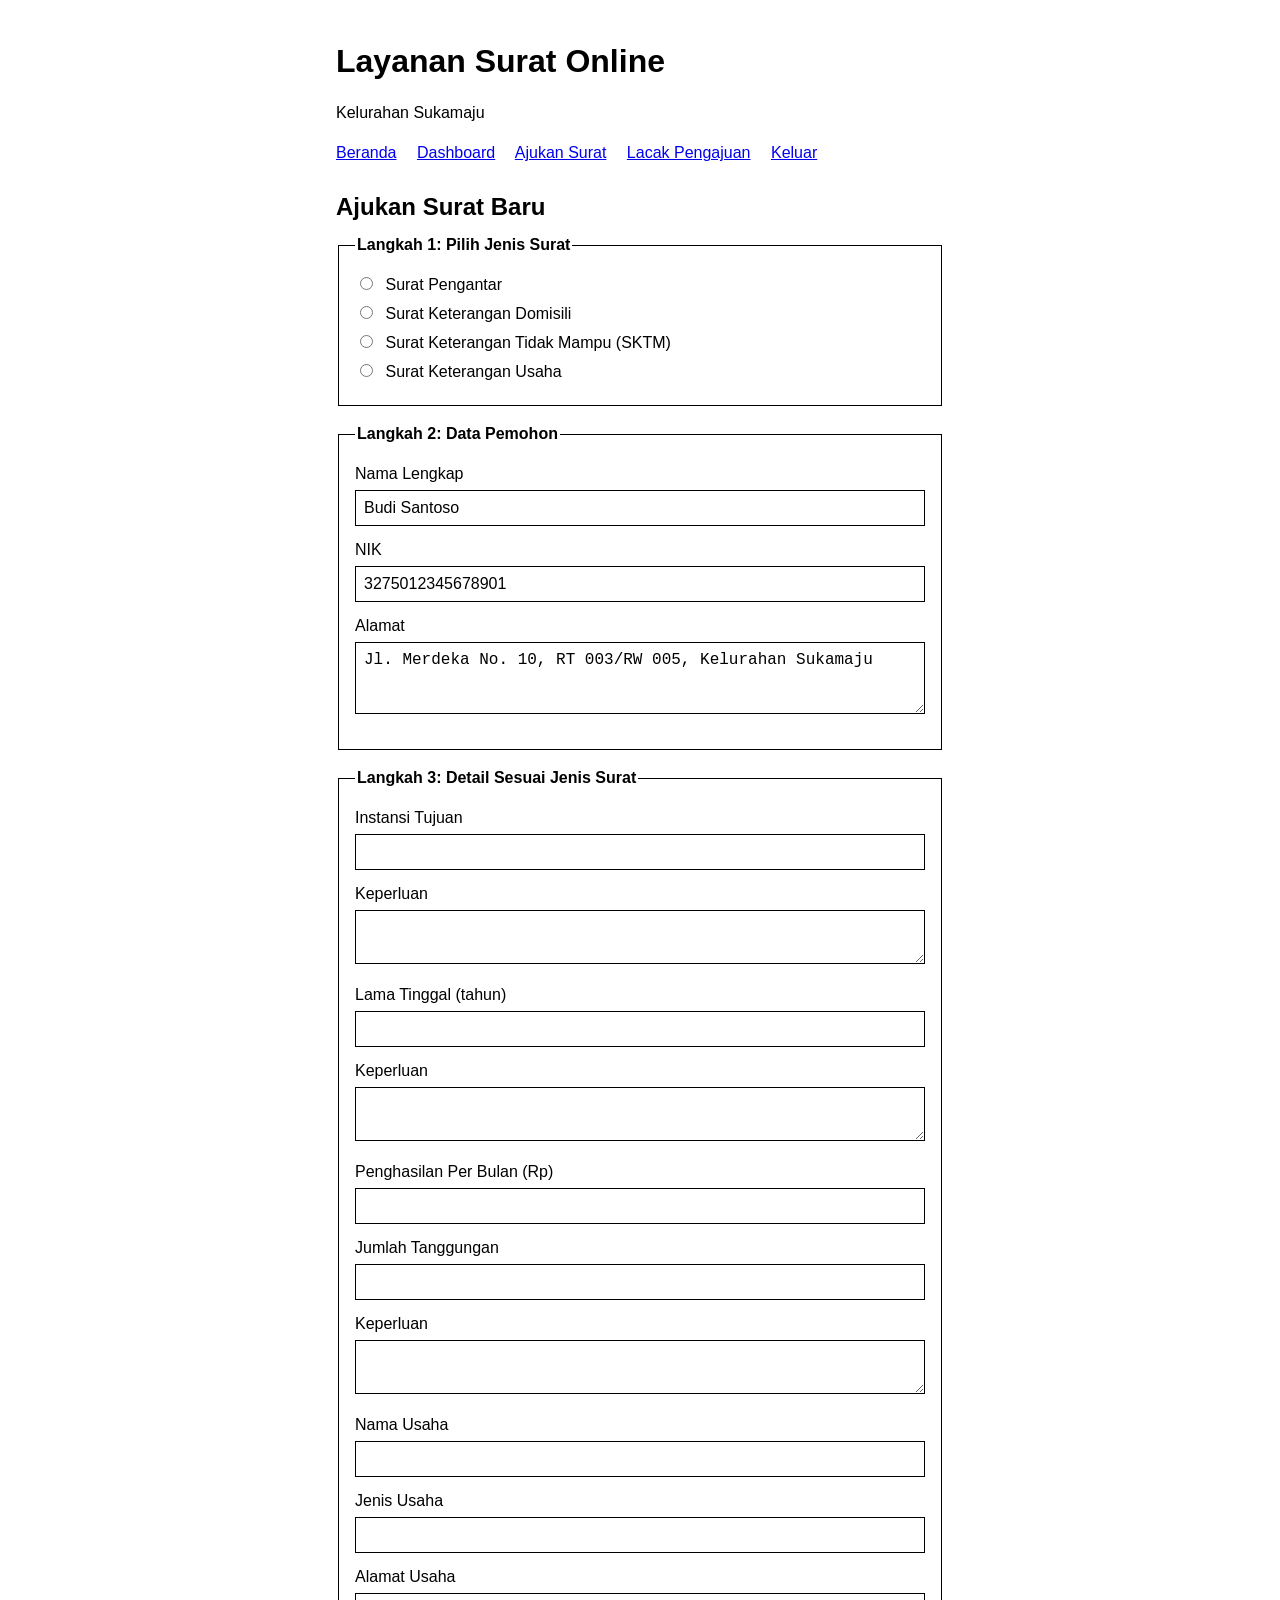
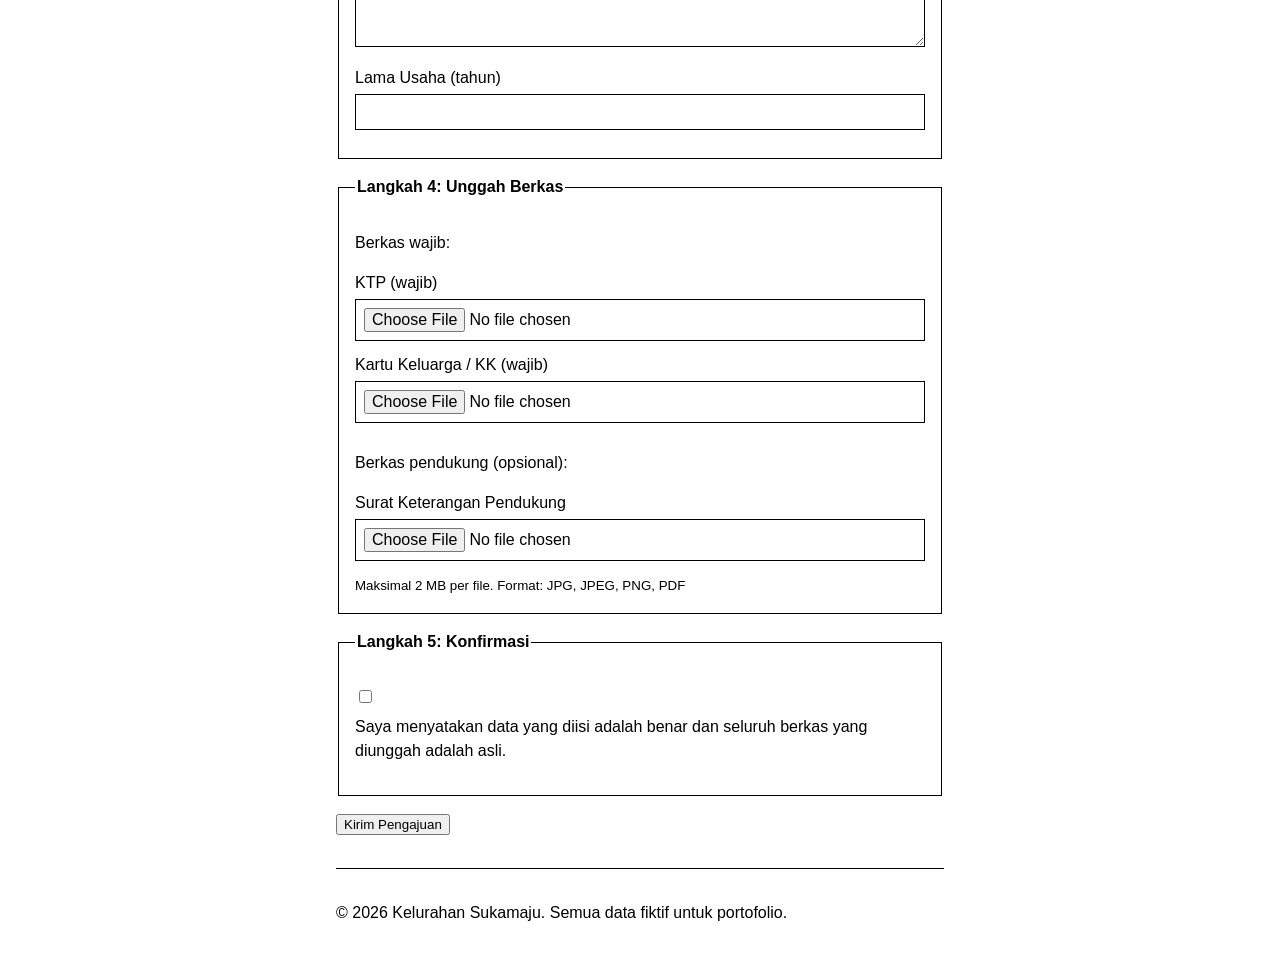
==== warga/ajukan.html @ 311829da "basic structure of html and css" ====
<!DOCTYPE html>
<html lang="id">
<head>
  <meta charset="UTF-8">
  <meta name="viewport" content="width=device-width, initial-scale=1.0">
  <title>Ajukan Surat - Layanan Surat Online</title>
  <link rel="stylesheet" href="../css/style.css">
</head>
<body>
  <header>
    <h1>Layanan Surat Online</h1>
    <p>Kelurahan Sukamaju</p>
  </header>

  <nav>
    <a href="../index.html">Beranda</a>
    <a href="dashboard.html">Dashboard</a>
    <a href="ajukan.html">Ajukan Surat</a>
    <a href="lacak.html">Lacak Pengajuan</a>
    <a href="login.html">Keluar</a>
  </nav>

  <main>
    <h2>Ajukan Surat Baru</h2>

    <form action="#" method="post">
      <fieldset>
        <legend>Langkah 1: Pilih Jenis Surat</legend>
        <div class="radio-group">
          <input type="radio" id="jenis_pengantar" name="jenis_surat" value="pengantar" required>
          <label for="jenis_pengantar" class="inline">Surat Pengantar</label><br>
          <input type="radio" id="jenis_domisili" name="jenis_surat" value="domisili">
          <label for="jenis_domisili" class="inline">Surat Keterangan Domisili</label><br>
          <input type="radio" id="jenis_sktm" name="jenis_surat" value="sktm">
          <label for="jenis_sktm" class="inline">Surat Keterangan Tidak Mampu (SKTM)</label><br>
          <input type="radio" id="jenis_usaha" name="jenis_surat" value="usaha">
          <label for="jenis_usaha" class="inline">Surat Keterangan Usaha</label>
        </div>
      </fieldset>

      <fieldset>
        <legend>Langkah 2: Data Pemohon</legend>

        <label for="nama">Nama Lengkap</label>
        <input type="text" id="nama" name="nama" value="Budi Santoso" required>

        <label for="nik">NIK</label>
        <input type="text" id="nik" name="nik" pattern="[0-9]{16}" minlength="16" maxlength="16" value="3275012345678901" required>

        <label for="alamat">Alamat</label>
        <textarea id="alamat" name="alamat" rows="3" required>Jl. Merdeka No. 10, RT 003/RW 005, Kelurahan Sukamaju</textarea>
      </fieldset>

      <fieldset>
        <legend>Langkah 3: Detail Sesuai Jenis Surat</legend>

        <div id="fields_pengantar">
          <label for="tujuan">Instansi Tujuan</label>
          <input type="text" id="tujuan" name="tujuan">

          <label for="keperluan_pengantar">Keperluan</label>
          <textarea id="keperluan_pengantar" name="keperluan_pengantar" rows="2"></textarea>
        </div>

        <div id="fields_domisili">
          <label for="lama_tinggal">Lama Tinggal (tahun)</label>
          <input type="number" id="lama_tinggal" name="lama_tinggal" min="0">

          <label for="keperluan_domisili">Keperluan</label>
          <textarea id="keperluan_domisili" name="keperluan_domisili" rows="2"></textarea>
        </div>

        <div id="fields_sktm">
          <label for="penghasilan">Penghasilan Per Bulan (Rp)</label>
          <input type="number" id="penghasilan" name="penghasilan" min="0">

          <label for="tanggungan">Jumlah Tanggungan</label>
          <input type="number" id="tanggungan" name="tanggungan" min="0">

          <label for="keperluan_sktm">Keperluan</label>
          <textarea id="keperluan_sktm" name="keperluan_sktm" rows="2"></textarea>
        </div>

        <div id="fields_usaha">
          <label for="nama_usaha">Nama Usaha</label>
          <input type="text" id="nama_usaha" name="nama_usaha">

          <label for="jenis_usaha">Jenis Usaha</label>
          <input type="text" id="jenis_usaha" name="jenis_usaha">

          <label for="alamat_usaha">Alamat Usaha</label>
          <textarea id="alamat_usaha" name="alamat_usaha" rows="2"></textarea>

          <label for="lama_usaha">Lama Usaha (tahun)</label>
          <input type="number" id="lama_usaha" name="lama_usaha" min="0">
        </div>
      </fieldset>

      <fieldset>
        <legend>Langkah 4: Unggah Berkas</legend>
        <p>Berkas wajib:</p>

        <label for="ktp">KTP (wajib)</label>
        <input type="file" id="ktp" name="ktp" accept=".jpg,.jpeg,.png,.pdf" required>

        <label for="kk">Kartu Keluarga / KK (wajib)</label>
        <input type="file" id="kk" name="kk" accept=".jpg,.jpeg,.png,.pdf" required>

        <p>Berkas pendukung (opsional):</p>

        <label for="pendukung">Surat Keterangan Pendukung</label>
        <input type="file" id="pendukung" name="pendukung" accept=".jpg,.jpeg,.png,.pdf">

        <small>Maksimal 2 MB per file. Format: JPG, JPEG, PNG, PDF</small>
      </fieldset>

      <fieldset>
        <legend>Langkah 5: Konfirmasi</legend>
        <p>
          <input type="checkbox" id="konfirmasi" name="konfirmasi" required>
          <label for="konfirmasi" class="inline">Saya menyatakan data yang diisi adalah benar dan seluruh berkas yang diunggah adalah asli.</label>
        </p>
      </fieldset>

      <button type="submit">Kirim Pengajuan</button>
    </form>
  </main>

  <footer>
    <p>&copy; 2026 Kelurahan Sukamaju. Semua data fiktif untuk portofolio.</p>
  </footer>
</body>
</html>
---- css/style.css ----
* {
  box-sizing: border-box;
}

body {
  font-family: sans-serif;
  max-width: 40rem;
  margin: 0 auto;
  padding: 1rem;
  line-height: 1.5;
}

header {
  margin-bottom: 1rem;
}

nav {
  margin-bottom: 1.5rem;
}

nav a {
  margin-right: 1rem;
}

main section {
  margin-bottom: 1.5rem;
}

h1, h2 {
  margin-bottom: 0.5rem;
}

ul, ol {
  padding-left: 1.5rem;
}

.btn {
  display: inline-block;
  margin-right: 0.5rem;
  margin-bottom: 0.5rem;
  text-decoration: none;
}

table {
  width: 100%;
  border-collapse: collapse;
  margin-top: 1rem;
}

th, td {
  border: 1px solid;
  padding: 0.5rem;
  text-align: left;
}



form {
  max-width: 100%;
}

fieldset {
  margin-bottom: 1rem;
  padding: 1rem;
  border: 1px solid;
}

legend {
  font-weight: bold;
}

label {
  display: block;
  margin-bottom: 0.25rem;
}

input, select, textarea {
  width: 100%;
  padding: 0.5rem;
  margin-bottom: 0.75rem;
  border: 1px solid;
  font-size: 1rem;
}

input[type="radio"] {
  width: auto;
  margin-right: 0.5rem;
}

input[type="checkbox"] {
  width: auto;
  margin-right: 0.5rem;
}

.radio-group label {
  display: inline;
}

dl {
  margin-top: 0.5rem;
}

dt {
  font-weight: bold;
  margin-top: 0.5rem;
}

dd {
  margin-left: 0;
  margin-bottom: 0.5rem;
}

.overflow-x {
  overflow-x: auto;
}

table.bordered {
  border: 1px solid;
}

table.bordered th, table.bordered td {
  border: 1px solid;
}

footer {
  margin-top: 2rem;
  padding-top: 1rem;
  border-top: 1px solid;
}
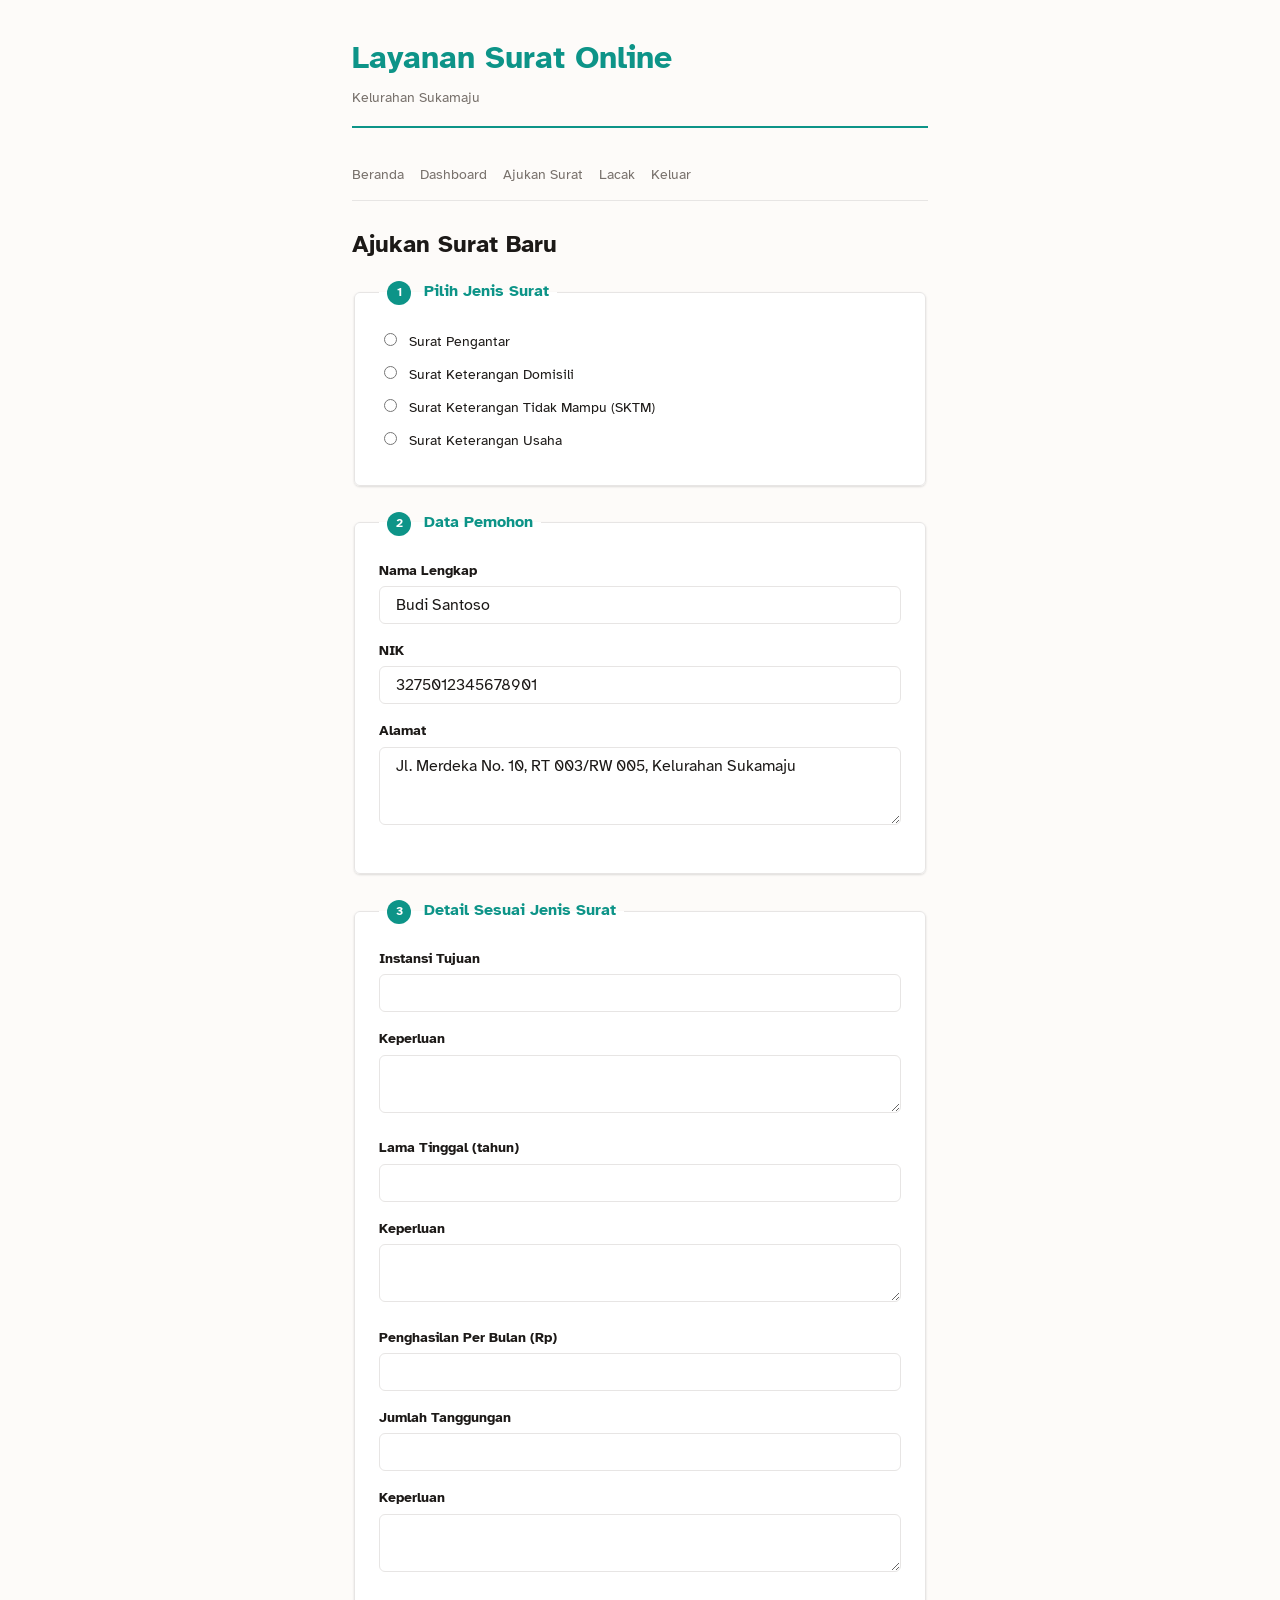
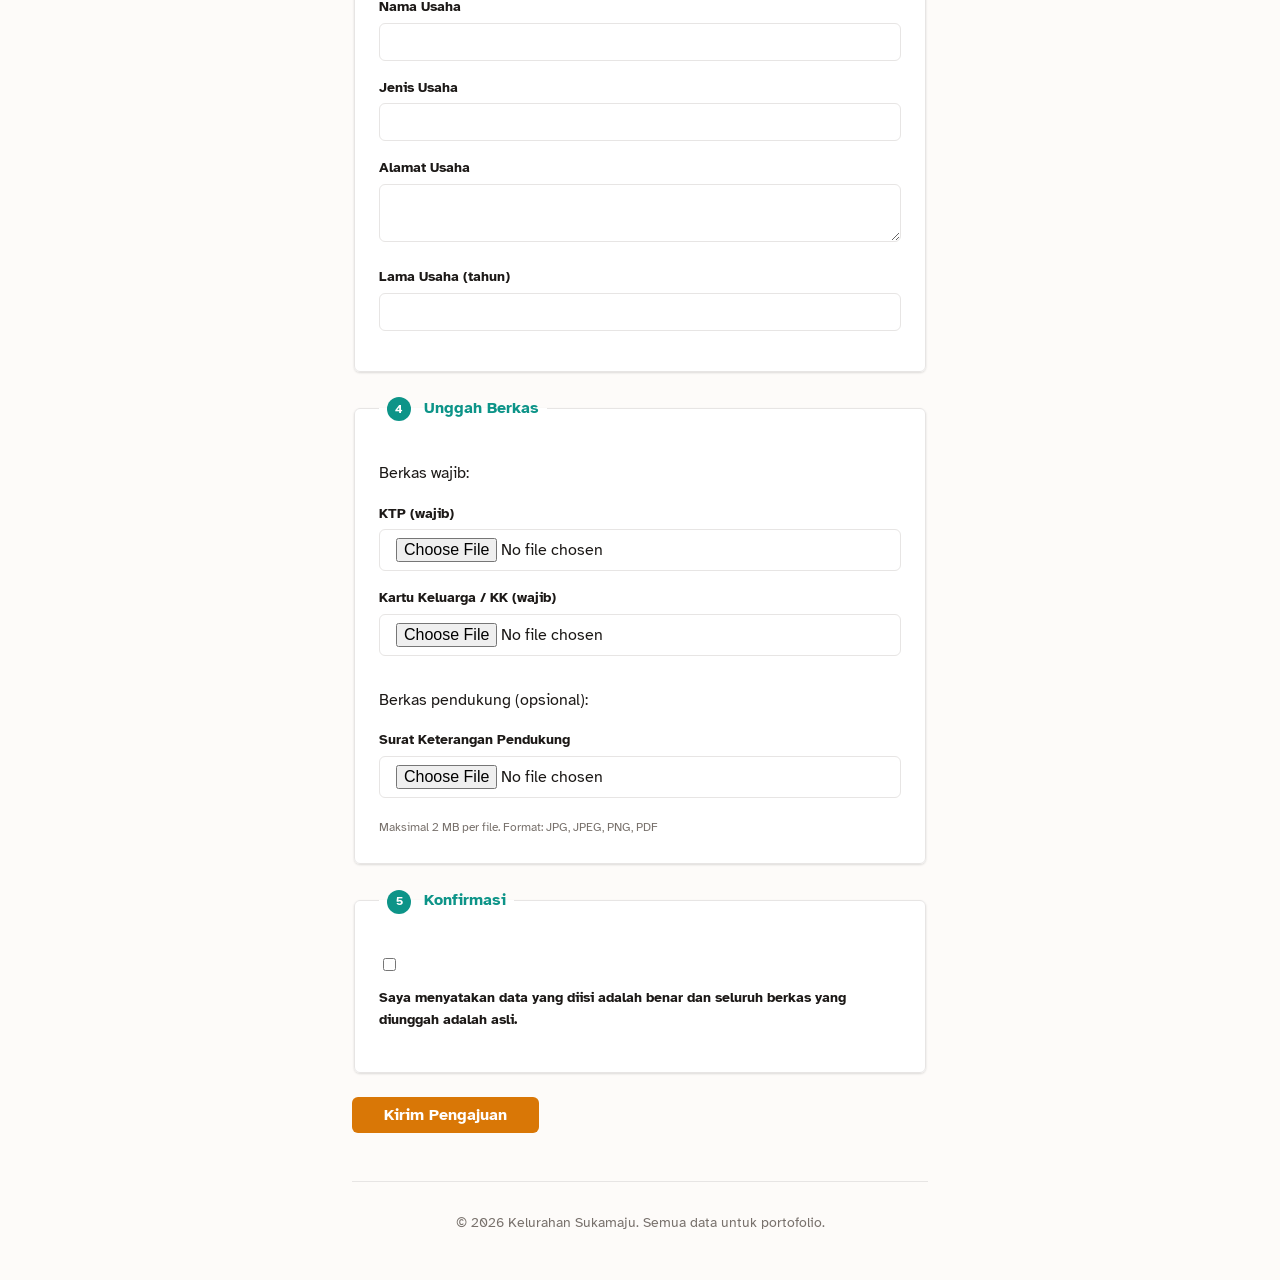
==== commit d108b6f0: "First major CSS Phase 2" ====
--- a/warga/ajukan.html
+++ b/warga/ajukan.html
@@ -5,6 +5,8 @@
   <meta name="viewport" content="width=device-width, initial-scale=1.0">
   <title>Ajukan Surat - Layanan Surat Online</title>
   <link rel="stylesheet" href="../css/style.css">
+  <link rel="preconnect" href="https://fonts.googleapis.com">
+  <link rel="preconnect" href="https://fonts.gstatic.com" crossorigin>
 </head>
 <body>
   <header>
@@ -16,7 +18,7 @@
     <a href="../index.html">Beranda</a>
     <a href="dashboard.html">Dashboard</a>
     <a href="ajukan.html">Ajukan Surat</a>
-    <a href="lacak.html">Lacak Pengajuan</a>
+    <a href="lacak.html">Lacak</a>
     <a href="login.html">Keluar</a>
   </nav>
 
@@ -25,7 +27,7 @@
 
     <form action="#" method="post">
       <fieldset>
-        <legend>Langkah 1: Pilih Jenis Surat</legend>
+        <legend><span class="step-num">1</span> Pilih Jenis Surat</legend>
         <div class="radio-group">
           <input type="radio" id="jenis_pengantar" name="jenis_surat" value="pengantar" required>
           <label for="jenis_pengantar" class="inline">Surat Pengantar</label><br>
@@ -39,7 +41,7 @@
       </fieldset>
 
       <fieldset>
-        <legend>Langkah 2: Data Pemohon</legend>
+        <legend><span class="step-num">2</span> Data Pemohon</legend>
 
         <label for="nama">Nama Lengkap</label>
         <input type="text" id="nama" name="nama" value="Budi Santoso" required>
@@ -52,7 +54,7 @@
       </fieldset>
 
       <fieldset>
-        <legend>Langkah 3: Detail Sesuai Jenis Surat</legend>
+        <legend><span class="step-num">3</span> Detail Sesuai Jenis Surat</legend>
 
         <div id="fields_pengantar">
           <label for="tujuan">Instansi Tujuan</label>
@@ -97,7 +99,7 @@
       </fieldset>
 
       <fieldset>
-        <legend>Langkah 4: Unggah Berkas</legend>
+        <legend><span class="step-num">4</span> Unggah Berkas</legend>
         <p>Berkas wajib:</p>
 
         <label for="ktp">KTP (wajib)</label>
@@ -115,7 +117,7 @@
       </fieldset>
 
       <fieldset>
-        <legend>Langkah 5: Konfirmasi</legend>
+        <legend><span class="step-num">5</span> Konfirmasi</legend>
         <p>
           <input type="checkbox" id="konfirmasi" name="konfirmasi" required>
           <label for="konfirmasi" class="inline">Saya menyatakan data yang diisi adalah benar dan seluruh berkas yang diunggah adalah asli.</label>
@@ -127,7 +129,7 @@
   </main>
 
   <footer>
-    <p>&copy; 2026 Kelurahan Sukamaju. Semua data fiktif untuk portofolio.</p>
+    <p>&copy; 2026 Kelurahan Sukamaju. Semua data untuk portofolio.</p>
   </footer>
 </body>
-</html>
+</html>
--- a/css/style.css
+++ b/css/style.css
@@ -1,129 +1,372 @@
-* {
-  box-sizing: border-box;
-}
+/* FONT: Atkinson Hyperlegible — huruf jelas, beda karakter (a≠o, I≠l), ramah disleksia,
+   cocok untuk layanan publik kelurahan yang mengutamakan keterbacaan semua usia.
+   PALET: teal (#0D9488) utama — natural, administratif, tidak seperti template SaaS pada umumnya.
+   Amber (#D97706) aksen — hangat, mengundang untuk tombol aksi.
+   Netral hangat (stone) — nuansa kelurahan yang bersih dan profesional.
+   Kontras: teks #1C1917 di atas #FDFBF9 = rasio 15:1 (AAA).
+   Teks #78716C di atas #FDFBF9 = rasio 7:1 (AA). */
+
+@import url('https://fonts.googleapis.com/css2?family=Atkinson+Hyperlegible:ital,wght@0,400;0,700;1,400&display=swap');
+
+:root {
+  --p: #0D9488;
+  --p-hover: #0F766E;
+  --a: #D97706;
+  --a-hover: #B45309;
+  --bg: #FDFBF9;
+  --fg: #1C1917;
+  --card: #FFFFFF;
+  --border: #E7E5E4;
+  --muted: #F5F5F4;
+  --muted-fg: #78716C;
+  --danger: #DC2626;
+  --success: #16A34A;
+  --info: #2563EB;
+  --warn: #CA8A04;
+
+  --space-xs: 0.25rem;
+  --space-sm: 0.5rem;
+  --space-md: 1rem;
+  --space-lg: 1.5rem;
+  --space-xl: 2rem;
+  --space-2xl: 3rem;
+
+  --text-xs: 0.75rem;
+  --text-sm: 0.875rem;
+  --text-base: 1rem;
+  --text-lg: 1.125rem;
+  --text-xl: 1.5rem;
+  --text-2xl: 2rem;
+
+  --radius: 0.375rem;
+  --shadow: 0 1px 3px rgba(0,0,0,0.08), 0 1px 2px rgba(0,0,0,0.06);
+  --shadow-md: 0 4px 6px rgba(0,0,0,0.07), 0 2px 4px rgba(0,0,0,0.06);
+}
+
+*, *::before, *::after { box-sizing: border-box; }
 
 body {
-  font-family: sans-serif;
+  font-family: 'Atkinson Hyperlegible', sans-serif;
+  background: var(--bg);
+  color: var(--fg);
   max-width: 40rem;
   margin: 0 auto;
-  padding: 1rem;
-  line-height: 1.5;
+  padding: var(--space-md);
+  line-height: 1.6;
+  -webkit-font-smoothing: antialiased;
 }
 
 header {
-  margin-bottom: 1rem;
-}
+  border-bottom: 2px solid var(--p);
+  padding-bottom: var(--space-md);
+  margin-bottom: var(--space-lg);
+}
+
+header h1 { font-size: var(--text-xl); color: var(--p); margin: 0; }
+header p { font-size: var(--text-sm); color: var(--muted-fg); margin: var(--space-xs) 0 0; }
 
 nav {
-  margin-bottom: 1.5rem;
+  display: flex;
+  flex-wrap: wrap;
+  gap: var(--space-sm) var(--space-md);
+  margin-bottom: var(--space-lg);
+  padding: var(--space-sm) 0;
+  border-bottom: 1px solid var(--border);
 }
 
 nav a {
-  margin-right: 1rem;
-}
-
-main section {
-  margin-bottom: 1.5rem;
-}
-
-h1, h2 {
-  margin-bottom: 0.5rem;
-}
-
-ul, ol {
-  padding-left: 1.5rem;
-}
+  color: var(--muted-fg);
+  text-decoration: none;
+  font-size: var(--text-sm);
+  padding: var(--space-xs) 0;
+  border-bottom: 2px solid transparent;
+  transition: color 0.2s, border-color 0.2s;
+}
+
+nav a:hover, nav a:focus-visible {
+  color: var(--p);
+  border-bottom-color: var(--p);
+}
+
+h2 { font-size: var(--text-lg); margin: 0 0 var(--space-md); color: var(--fg); }
+h3 { font-size: var(--text-base); margin: 0 0 var(--space-sm); }
+
+section { margin-bottom: var(--space-xl); }
+
+ul, ol { padding-left: var(--space-lg); margin: var(--space-sm) 0; }
+li { margin-bottom: var(--space-sm); }
+
+.hero {
+  background: var(--p);
+  color: white;
+  padding: var(--space-xl) var(--space-lg);
+  border-radius: var(--radius);
+  margin: calc(var(--space-lg) * -1) calc(var(--space-md) * -1) var(--space-lg);
+}
+
+.hero h2 { color: white; font-size: var(--text-xl); margin-bottom: var(--space-sm); }
+.hero p { opacity: 0.9; }
+.hero a { color: white; }
+
+.card {
+  background: var(--card);
+  border: 1px solid var(--border);
+  border-radius: var(--radius);
+  padding: var(--space-lg);
+  margin-bottom: var(--space-md);
+  box-shadow: var(--shadow);
+}
+
+.card:hover { box-shadow: var(--shadow-md); }
 
 .btn {
   display: inline-block;
-  margin-right: 0.5rem;
-  margin-bottom: 0.5rem;
+  background: var(--a);
+  color: white;
+  padding: var(--space-sm) var(--space-lg);
+  border-radius: var(--radius);
   text-decoration: none;
-}
-
-table {
-  width: 100%;
-  border-collapse: collapse;
-  margin-top: 1rem;
-}
+  font-size: var(--text-sm);
+  font-weight: 700;
+  transition: background 0.2s, transform 0.15s;
+  cursor: pointer;
+  border: none;
+  font-family: inherit;
+}
+
+.btn:hover, .btn:focus-visible { background: var(--a-hover); }
+.btn:active { transform: scale(0.97); }
+
+.btn-outline {
+  background: transparent;
+  color: var(--p);
+  border: 2px solid var(--p);
+}
+
+.btn-outline:hover, .btn-outline:focus-visible {
+  background: transparent;
+  color: var(--p-hover);
+  border-color: var(--p-hover);
+}
+
+.btn-secondary { background: var(--muted-fg); }
+.btn-secondary:hover { background: #57534E; }
+
+table { width: 100%; border-collapse: collapse; margin-top: var(--space-sm); }
 
 th, td {
-  border: 1px solid;
-  padding: 0.5rem;
+  padding: var(--space-sm);
   text-align: left;
-}
-
-
-
-form {
-  max-width: 100%;
-}
+  border-bottom: 1px solid var(--border);
+  font-size: var(--text-sm);
+}
+
+th {
+  background: var(--muted);
+  font-weight: 700;
+  color: var(--muted-fg);
+  font-size: var(--text-xs);
+  text-transform: uppercase;
+  letter-spacing: 0.05em;
+}
+
+thead th:first-child { border-radius: var(--radius) 0 0 0; }
+thead th:last-child { border-radius: 0 var(--radius) 0 0; }
+
+.overflow-x {
+  overflow-x: auto;
+  border: 1px solid var(--border);
+  border-radius: var(--radius);
+  background: var(--card);
+  box-shadow: var(--shadow);
+}
+
+.status-badge {
+  display: inline-flex;
+  align-items: center;
+  gap: var(--space-xs);
+  padding: 2px var(--space-sm);
+  border-radius: 999px;
+  font-size: var(--text-xs);
+  font-weight: 700;
+  white-space: nowrap;
+}
+
+.status-badge::before {
+  content: '';
+  width: 0.5rem;
+  height: 0.5rem;
+  border-radius: 50%;
+  flex-shrink: 0;
+}
+
+.status-draft { background: #F5F5F4; color: #78716C; }
+.status-draft::before { background: #A8A29E; }
+
+.status-diajukan { background: #EFF6FF; color: #1D4ED8; }
+.status-diajukan::before { background: #3B82F6; }
+
+.status-diverifikasi { background: #FEFCE8; color: #A16207; }
+.status-diverifikasi::before { background: #EAB308; }
+
+.status-disetujui { background: #F0FDF4; color: #15803D; }
+.status-disetujui::before { background: #22C55E; }
+
+.status-ditolak { background: #FEF2F2; color: #B91C1C; }
+.status-ditolak::before { background: #EF4444; }
+
+.status-selesai { background: #F0FDF4; color: #15803D; }
+.status-selesai::before { background: #22C55E; }
+
+form { max-width: 100%; }
 
 fieldset {
-  margin-bottom: 1rem;
-  padding: 1rem;
-  border: 1px solid;
+  border: 1px solid var(--border);
+  border-radius: var(--radius);
+  padding: var(--space-lg);
+  margin-bottom: var(--space-lg);
+  background: var(--card);
+  box-shadow: var(--shadow);
 }
 
 legend {
-  font-weight: bold;
+  font-weight: 700;
+  font-size: var(--text-base);
+  color: var(--p);
+  padding: 0 var(--space-sm);
+}
+
+.step-num {
+  display: inline-flex;
+  align-items: center;
+  justify-content: center;
+  width: 1.5rem;
+  height: 1.5rem;
+  background: var(--p);
+  color: white;
+  border-radius: 50%;
+  font-size: var(--text-xs);
+  margin-right: var(--space-sm);
 }
 
 label {
   display: block;
-  margin-bottom: 0.25rem;
+  margin-bottom: var(--space-xs);
+  font-size: var(--text-sm);
+  font-weight: 700;
+  color: var(--fg);
 }
 
 input, select, textarea {
   width: 100%;
-  padding: 0.5rem;
-  margin-bottom: 0.75rem;
-  border: 1px solid;
-  font-size: 1rem;
-}
-
-input[type="radio"] {
+  padding: var(--space-sm) var(--space-md);
+  margin-bottom: var(--space-md);
+  border: 1px solid var(--border);
+  border-radius: var(--radius);
+  font-size: var(--text-base);
+  font-family: inherit;
+  background: var(--card);
+  color: var(--fg);
+  transition: border-color 0.2s, box-shadow 0.2s;
+}
+
+input:focus, select:focus, textarea:focus {
+  outline: none;
+  border-color: var(--p);
+  box-shadow: 0 0 0 3px rgba(13, 148, 136, 0.2);
+}
+
+input[type="radio"], input[type="checkbox"] {
   width: auto;
-  margin-right: 0.5rem;
-}
-
-input[type="checkbox"] {
-  width: auto;
-  margin-right: 0.5rem;
-}
-
-.radio-group label {
-  display: inline;
-}
-
-dl {
-  margin-top: 0.5rem;
-}
+  margin-right: var(--space-sm);
+  accent-color: var(--p);
+}
+
+.radio-group label { display: inline; font-weight: 400; }
+
+button[type="submit"] {
+  display: inline-block;
+  background: var(--a);
+  color: white;
+  padding: var(--space-sm) var(--space-xl);
+  border-radius: var(--radius);
+  font-size: var(--text-base);
+  font-weight: 700;
+  border: none;
+  cursor: pointer;
+  transition: background 0.2s, transform 0.15s;
+  font-family: inherit;
+}
+
+button[type="submit"]:hover, button[type="submit"]:focus-visible { background: var(--a-hover); }
+button[type="submit"]:active { transform: scale(0.97); }
+
+small { font-size: var(--text-xs); color: var(--muted-fg); }
+
+dl { margin: 0; }
 
 dt {
-  font-weight: bold;
-  margin-top: 0.5rem;
-}
+  font-weight: 700;
+  font-size: var(--text-sm);
+  color: var(--muted-fg);
+  margin-top: var(--space-md);
+}
+
+dt:first-child { margin-top: 0; }
 
 dd {
-  margin-left: 0;
-  margin-bottom: 0.5rem;
-}
-
-.overflow-x {
-  overflow-x: auto;
-}
-
-table.bordered {
-  border: 1px solid;
-}
-
-table.bordered th, table.bordered td {
-  border: 1px solid;
+  margin: var(--space-xs) 0 0;
+  font-size: var(--text-base);
 }
 
 footer {
-  margin-top: 2rem;
-  padding-top: 1rem;
-  border-top: 1px solid;
-}
+  margin-top: var(--space-2xl);
+  padding-top: var(--space-md);
+  border-top: 1px solid var(--border);
+  font-size: var(--text-sm);
+  color: var(--muted-fg);
+  text-align: center;
+}
+
+@media (max-width: 767px) {
+  table, thead, tbody, th, td, tr { display: block; }
+  thead { display: none; }
+  tr {
+    border: 1px solid var(--border);
+    border-radius: var(--radius);
+    padding: var(--space-md);
+    margin-bottom: var(--space-sm);
+    background: var(--card);
+  }
+  td {
+    border: none;
+    padding: var(--space-xs) 0;
+    font-size: var(--text-sm);
+    display: flex;
+    justify-content: space-between;
+    align-items: flex-start;
+    gap: var(--space-sm);
+  }
+  td::before {
+    content: attr(data-label);
+    font-weight: 700;
+    color: var(--muted-fg);
+    font-size: var(--text-xs);
+    white-space: nowrap;
+    flex-shrink: 0;
+  }
+  td:last-child { border-bottom: none; }
+  .hero {
+    margin: calc(var(--space-md) * -1) calc(var(--space-md) * -1) var(--space-lg);
+    padding: var(--space-lg) var(--space-md);
+  }
+}
+
+@media (min-width: 768px) {
+  body { padding: var(--space-xl); }
+  header h1 { font-size: var(--text-2xl); }
+  h2 { font-size: var(--text-xl); }
+  .hero { padding: var(--space-2xl); }
+  .hero h2 { font-size: var(--text-2xl); }
+  nav { font-size: var(--text-base); }
+}
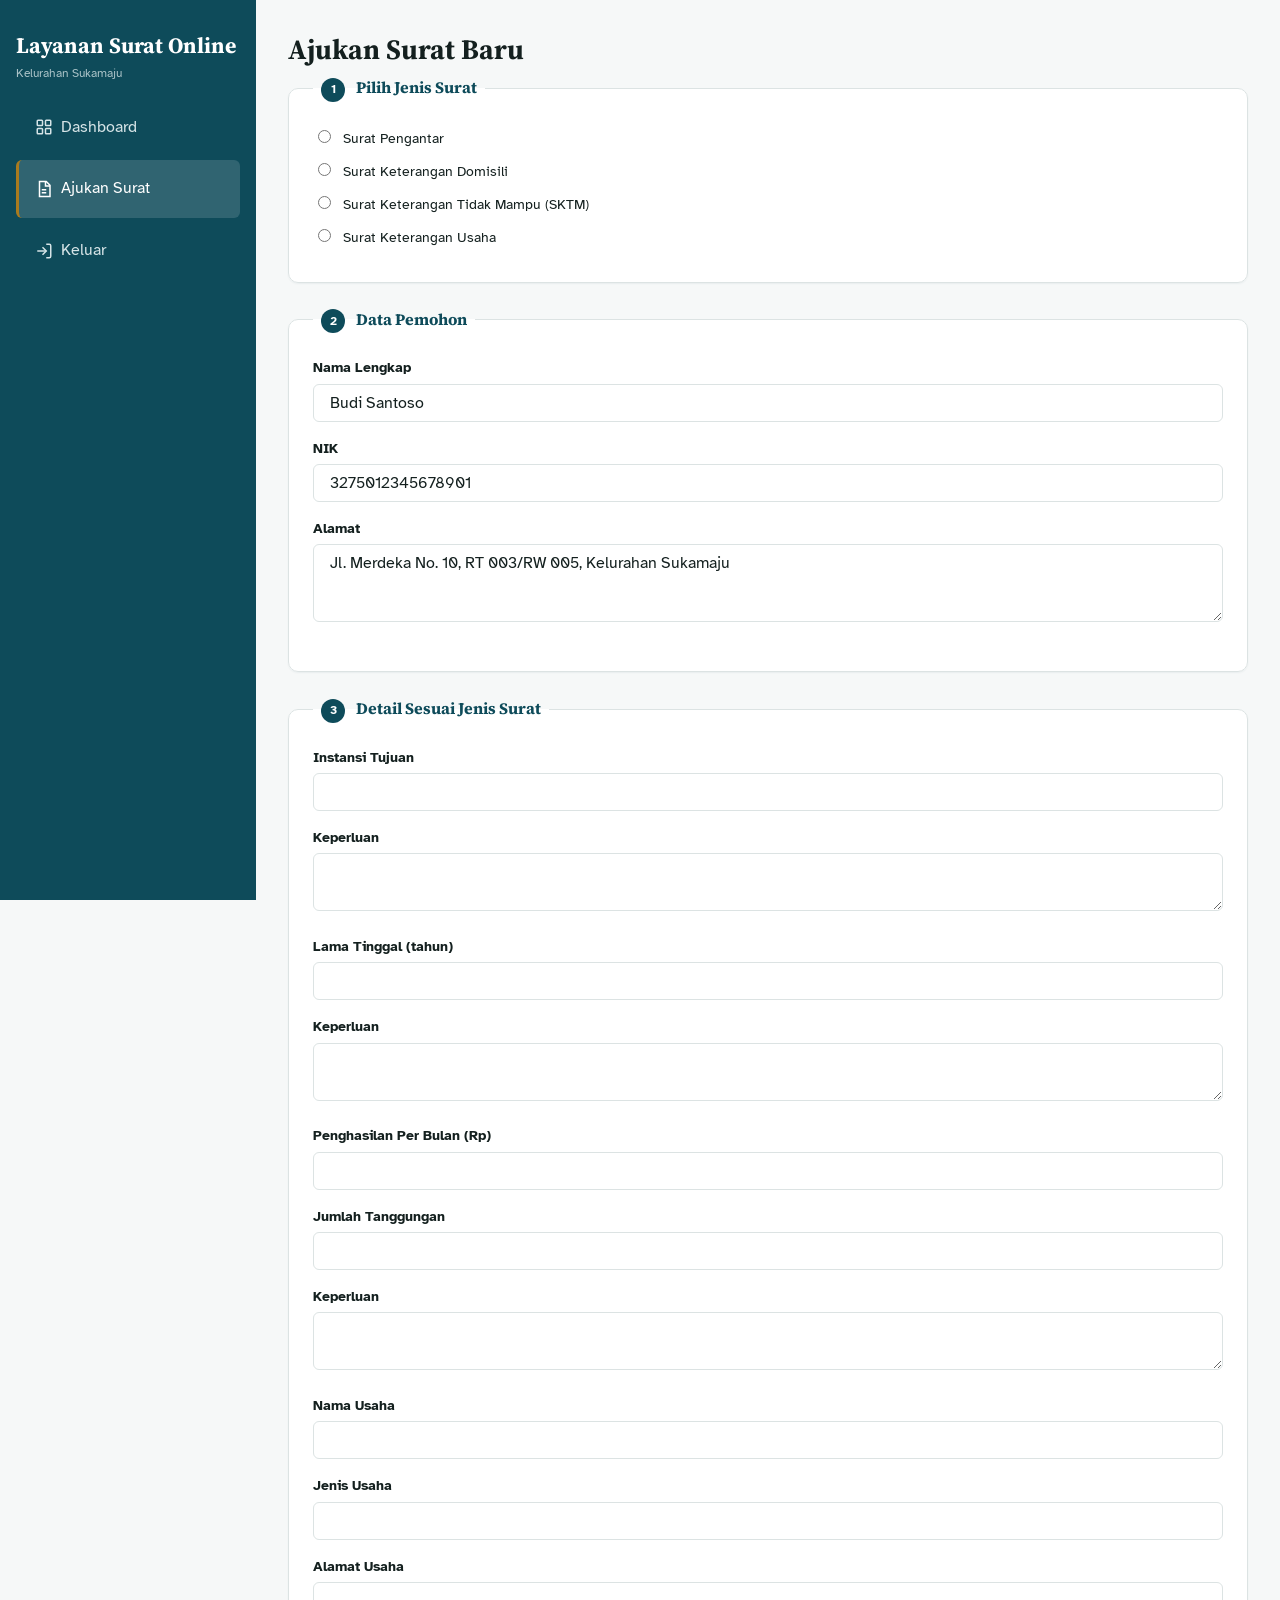
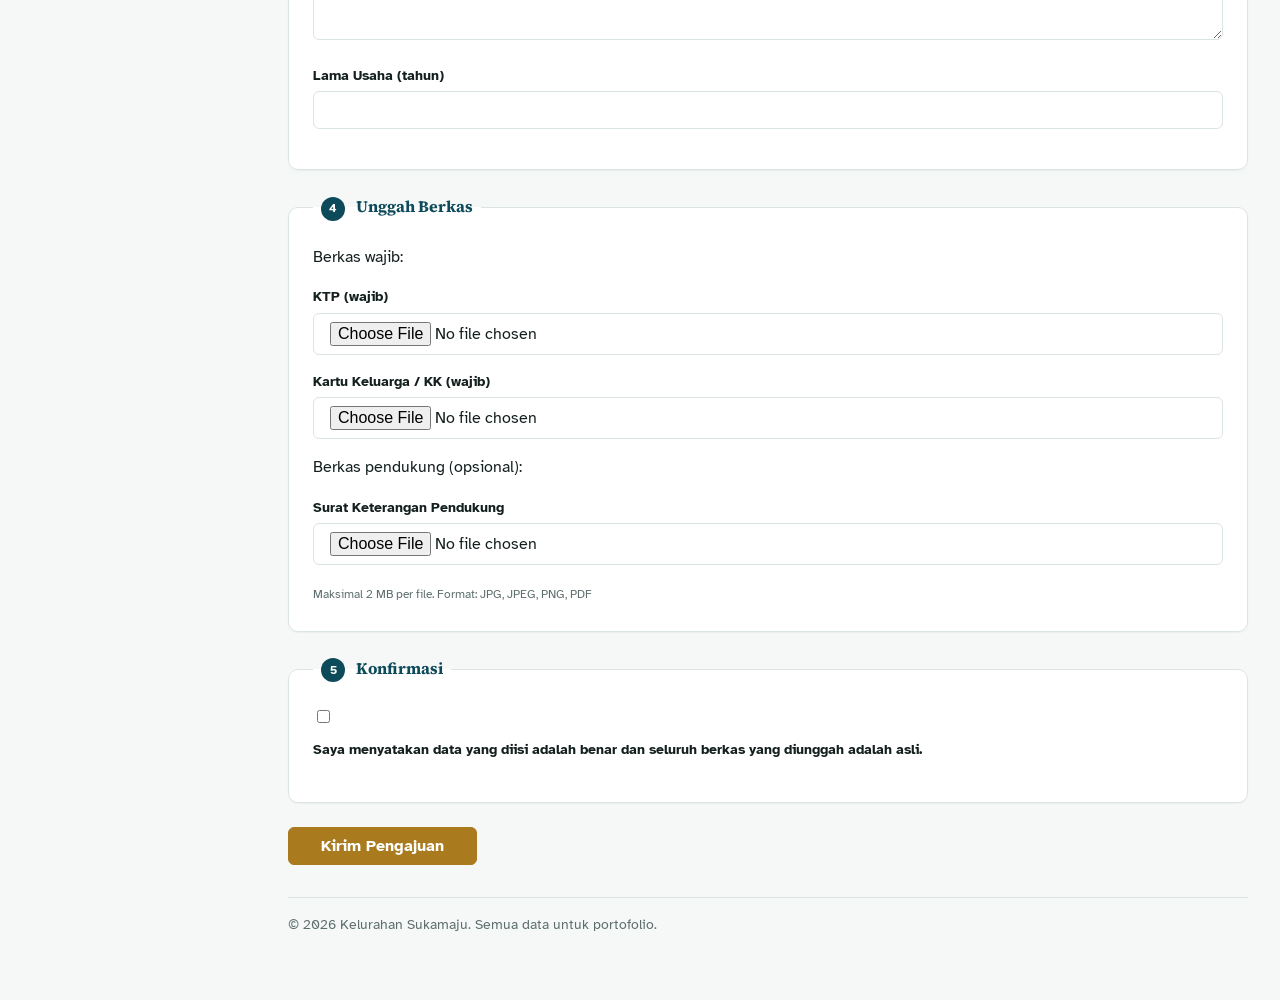
==== commit fd876b3a: "Second Major CSS Upgrade" ====
--- a/warga/ajukan.html
+++ b/warga/ajukan.html
@@ -9,127 +9,139 @@
   <link rel="preconnect" href="https://fonts.gstatic.com" crossorigin>
 </head>
 <body>
-  <header>
-    <h1>Layanan Surat Online</h1>
-    <p>Kelurahan Sukamaju</p>
-  </header>
+  <div class="layout">
+    <aside class="sidebar">
+      <div class="brand">
+        <h1>Layanan Surat Online</h1>
+        <p>Kelurahan Sukamaju</p>
+      </div>
+      <nav class="side-nav">
+        <a class="side-link" href="dashboard.html">
+          <svg viewBox="0 0 24 24" fill="none" stroke="currentColor" stroke-width="2" aria-hidden="true"><rect x="3" y="3" width="7" height="7" rx="1"/><rect x="14" y="3" width="7" height="7" rx="1"/><rect x="3" y="14" width="7" height="7" rx="1"/><rect x="14" y="14" width="7" height="7" rx="1"/></svg>
+          Dashboard
+        </a>
+        <a class="side-link is-active" href="ajukan.html">
+          <svg viewBox="0 0 24 24" fill="none" stroke="currentColor" stroke-width="2" aria-hidden="true"><path d="M6 2h9l5 5v15H6z"/><path d="M14 2v6h6"/><path d="M9 13h6"/><path d="M9 17h6"/></svg>
+          Ajukan Surat
+        </a>
+        <a class="side-link" href="login.html">
+          <svg viewBox="0 0 24 24" fill="none" stroke="currentColor" stroke-width="2" aria-hidden="true"><path d="M15 3h4a2 2 0 0 1 2 2v14a2 2 0 0 1-2 2h-4"/><path d="M10 17l5-5-5-5"/><path d="M15 12H3"/></svg>
+          Keluar
+        </a>
+      </nav>
+    </aside>
 
-  <nav>
-    <a href="../index.html">Beranda</a>
-    <a href="dashboard.html">Dashboard</a>
-    <a href="ajukan.html">Ajukan Surat</a>
-    <a href="lacak.html">Lacak</a>
-    <a href="login.html">Keluar</a>
-  </nav>
+    <div class="content">
+      <main>
+        <h2>Ajukan Surat Baru</h2>
 
-  <main>
-    <h2>Ajukan Surat Baru</h2>
+        <form action="#" method="post">
+          <fieldset>
+            <legend><span class="step-num">1</span> Pilih Jenis Surat</legend>
+            <div class="radio-group">
+              <input type="radio" id="jenis_pengantar" name="jenis_surat" value="pengantar" required>
+              <label for="jenis_pengantar" class="inline">Surat Pengantar</label><br>
+              <input type="radio" id="jenis_domisili" name="jenis_surat" value="domisili">
+              <label for="jenis_domisili" class="inline">Surat Keterangan Domisili</label><br>
+              <input type="radio" id="jenis_sktm" name="jenis_surat" value="sktm">
+              <label for="jenis_sktm" class="inline">Surat Keterangan Tidak Mampu (SKTM)</label><br>
+              <input type="radio" id="jenis_usaha" name="jenis_surat" value="usaha">
+              <label for="jenis_usaha" class="inline">Surat Keterangan Usaha</label>
+            </div>
+          </fieldset>
 
-    <form action="#" method="post">
-      <fieldset>
-        <legend><span class="step-num">1</span> Pilih Jenis Surat</legend>
-        <div class="radio-group">
-          <input type="radio" id="jenis_pengantar" name="jenis_surat" value="pengantar" required>
-          <label for="jenis_pengantar" class="inline">Surat Pengantar</label><br>
-          <input type="radio" id="jenis_domisili" name="jenis_surat" value="domisili">
-          <label for="jenis_domisili" class="inline">Surat Keterangan Domisili</label><br>
-          <input type="radio" id="jenis_sktm" name="jenis_surat" value="sktm">
-          <label for="jenis_sktm" class="inline">Surat Keterangan Tidak Mampu (SKTM)</label><br>
-          <input type="radio" id="jenis_usaha" name="jenis_surat" value="usaha">
-          <label for="jenis_usaha" class="inline">Surat Keterangan Usaha</label>
-        </div>
-      </fieldset>
+          <fieldset>
+            <legend><span class="step-num">2</span> Data Pemohon</legend>
 
-      <fieldset>
-        <legend><span class="step-num">2</span> Data Pemohon</legend>
+            <label for="nama">Nama Lengkap</label>
+            <input type="text" id="nama" name="nama" value="Budi Santoso" required>
 
-        <label for="nama">Nama Lengkap</label>
-        <input type="text" id="nama" name="nama" value="Budi Santoso" required>
+            <label for="nik">NIK</label>
+            <input type="text" id="nik" name="nik" pattern="[0-9]{16}" minlength="16" maxlength="16" value="3275012345678901" required>
 
-        <label for="nik">NIK</label>
-        <input type="text" id="nik" name="nik" pattern="[0-9]{16}" minlength="16" maxlength="16" value="3275012345678901" required>
+            <label for="alamat">Alamat</label>
+            <textarea id="alamat" name="alamat" rows="3" required>Jl. Merdeka No. 10, RT 003/RW 005, Kelurahan Sukamaju</textarea>
+          </fieldset>
 
-        <label for="alamat">Alamat</label>
-        <textarea id="alamat" name="alamat" rows="3" required>Jl. Merdeka No. 10, RT 003/RW 005, Kelurahan Sukamaju</textarea>
-      </fieldset>
+          <fieldset>
+            <legend><span class="step-num">3</span> Detail Sesuai Jenis Surat</legend>
 
-      <fieldset>
-        <legend><span class="step-num">3</span> Detail Sesuai Jenis Surat</legend>
+            <div id="fields_pengantar">
+              <label for="tujuan">Instansi Tujuan</label>
+              <input type="text" id="tujuan" name="tujuan">
 
-        <div id="fields_pengantar">
-          <label for="tujuan">Instansi Tujuan</label>
-          <input type="text" id="tujuan" name="tujuan">
+              <label for="keperluan_pengantar">Keperluan</label>
+              <textarea id="keperluan_pengantar" name="keperluan_pengantar" rows="2"></textarea>
+            </div>
 
-          <label for="keperluan_pengantar">Keperluan</label>
-          <textarea id="keperluan_pengantar" name="keperluan_pengantar" rows="2"></textarea>
-        </div>
+            <div id="fields_domisili">
+              <label for="lama_tinggal">Lama Tinggal (tahun)</label>
+              <input type="number" id="lama_tinggal" name="lama_tinggal" min="0">
 
-        <div id="fields_domisili">
-          <label for="lama_tinggal">Lama Tinggal (tahun)</label>
-          <input type="number" id="lama_tinggal" name="lama_tinggal" min="0">
+              <label for="keperluan_domisili">Keperluan</label>
+              <textarea id="keperluan_domisili" name="keperluan_domisili" rows="2"></textarea>
+            </div>
 
-          <label for="keperluan_domisili">Keperluan</label>
-          <textarea id="keperluan_domisili" name="keperluan_domisili" rows="2"></textarea>
-        </div>
+            <div id="fields_sktm">
+              <label for="penghasilan">Penghasilan Per Bulan (Rp)</label>
+              <input type="number" id="penghasilan" name="penghasilan" min="0">
 
-        <div id="fields_sktm">
-          <label for="penghasilan">Penghasilan Per Bulan (Rp)</label>
-          <input type="number" id="penghasilan" name="penghasilan" min="0">
+              <label for="tanggungan">Jumlah Tanggungan</label>
+              <input type="number" id="tanggungan" name="tanggungan" min="0">
 
-          <label for="tanggungan">Jumlah Tanggungan</label>
-          <input type="number" id="tanggungan" name="tanggungan" min="0">
+              <label for="keperluan_sktm">Keperluan</label>
+              <textarea id="keperluan_sktm" name="keperluan_sktm" rows="2"></textarea>
+            </div>
 
-          <label for="keperluan_sktm">Keperluan</label>
-          <textarea id="keperluan_sktm" name="keperluan_sktm" rows="2"></textarea>
-        </div>
+            <div id="fields_usaha">
+              <label for="nama_usaha">Nama Usaha</label>
+              <input type="text" id="nama_usaha" name="nama_usaha">
 
-        <div id="fields_usaha">
-          <label for="nama_usaha">Nama Usaha</label>
-          <input type="text" id="nama_usaha" name="nama_usaha">
+              <label for="jenis_usaha">Jenis Usaha</label>
+              <input type="text" id="jenis_usaha" name="jenis_usaha">
 
-          <label for="jenis_usaha">Jenis Usaha</label>
-          <input type="text" id="jenis_usaha" name="jenis_usaha">
+              <label for="alamat_usaha">Alamat Usaha</label>
+              <textarea id="alamat_usaha" name="alamat_usaha" rows="2"></textarea>
 
-          <label for="alamat_usaha">Alamat Usaha</label>
-          <textarea id="alamat_usaha" name="alamat_usaha" rows="2"></textarea>
+              <label for="lama_usaha">Lama Usaha (tahun)</label>
+              <input type="number" id="lama_usaha" name="lama_usaha" min="0">
+            </div>
+          </fieldset>
 
-          <label for="lama_usaha">Lama Usaha (tahun)</label>
-          <input type="number" id="lama_usaha" name="lama_usaha" min="0">
-        </div>
-      </fieldset>
+          <fieldset>
+            <legend><span class="step-num">4</span> Unggah Berkas</legend>
+            <p>Berkas wajib:</p>
 
-      <fieldset>
-        <legend><span class="step-num">4</span> Unggah Berkas</legend>
-        <p>Berkas wajib:</p>
+            <label for="ktp">KTP (wajib)</label>
+            <input type="file" id="ktp" name="ktp" accept=".jpg,.jpeg,.png,.pdf" required>
 
-        <label for="ktp">KTP (wajib)</label>
-        <input type="file" id="ktp" name="ktp" accept=".jpg,.jpeg,.png,.pdf" required>
+            <label for="kk">Kartu Keluarga / KK (wajib)</label>
+            <input type="file" id="kk" name="kk" accept=".jpg,.jpeg,.png,.pdf" required>
 
-        <label for="kk">Kartu Keluarga / KK (wajib)</label>
-        <input type="file" id="kk" name="kk" accept=".jpg,.jpeg,.png,.pdf" required>
+            <p>Berkas pendukung (opsional):</p>
 
-        <p>Berkas pendukung (opsional):</p>
+            <label for="pendukung">Surat Keterangan Pendukung</label>
+            <input type="file" id="pendukung" name="pendukung" accept=".jpg,.jpeg,.png,.pdf">
 
-        <label for="pendukung">Surat Keterangan Pendukung</label>
-        <input type="file" id="pendukung" name="pendukung" accept=".jpg,.jpeg,.png,.pdf">
+            <small>Maksimal 2 MB per file. Format: JPG, JPEG, PNG, PDF</small>
+          </fieldset>
 
-        <small>Maksimal 2 MB per file. Format: JPG, JPEG, PNG, PDF</small>
-      </fieldset>
+          <fieldset>
+            <legend><span class="step-num">5</span> Konfirmasi</legend>
+            <p>
+              <input type="checkbox" id="konfirmasi" name="konfirmasi" required>
+              <label for="konfirmasi" class="inline">Saya menyatakan data yang diisi adalah benar dan seluruh berkas yang diunggah adalah asli.</label>
+            </p>
+          </fieldset>
 
-      <fieldset>
-        <legend><span class="step-num">5</span> Konfirmasi</legend>
-        <p>
-          <input type="checkbox" id="konfirmasi" name="konfirmasi" required>
-          <label for="konfirmasi" class="inline">Saya menyatakan data yang diisi adalah benar dan seluruh berkas yang diunggah adalah asli.</label>
-        </p>
-      </fieldset>
+          <button type="submit">Kirim Pengajuan</button>
+        </form>
+      </main>
 
-      <button type="submit">Kirim Pengajuan</button>
-    </form>
-  </main>
-
-  <footer>
-    <p>&copy; 2026 Kelurahan Sukamaju. Semua data untuk portofolio.</p>
-  </footer>
+      <footer>
+        <p>&copy; 2026 Kelurahan Sukamaju. Semua data untuk portofolio.</p>
+      </footer>
+    </div>
+  </div>
 </body>
 </html>
--- a/css/style.css
+++ b/css/style.css
@@ -1,28 +1,46 @@
-/* FONT: Atkinson Hyperlegible — huruf jelas, beda karakter (a≠o, I≠l), ramah disleksia,
-   cocok untuk layanan publik kelurahan yang mengutamakan keterbacaan semua usia.
-   PALET: teal (#0D9488) utama — natural, administratif, tidak seperti template SaaS pada umumnya.
-   Amber (#D97706) aksen — hangat, mengundang untuk tombol aksi.
-   Netral hangat (stone) — nuansa kelurahan yang bersih dan profesional.
-   Kontras: teks #1C1917 di atas #FDFBF9 = rasio 15:1 (AAA).
-   Teks #78716C di atas #FDFBF9 = rasio 7:1 (AA). */
-
-@import url('https://fonts.googleapis.com/css2?family=Atkinson+Hyperlegible:ital,wght@0,400;0,700;1,400&display=swap');
+/* ============================================================
+   LAYANAN SURAT ONLINE — KELURAHAN SUKAMAJU
+   Gaya: instansi pemerintah Indonesia, bukan SaaS/startup.
+
+   WARNA
+   Dasar netral terang (putih #FFFFFF, permukaan #F6F8F8) memberi
+   kesan dokumen resmi yang bersih. Identitas instansi memakai
+   petrol/teal tua #0E4B5A (biru tua kehijauan) — formal, tenang,
+   dan bukan ungu-biru gradient khas dashboard SaaS. Aksen emas
+   #A97B1E dipakai tipis (garis kepala, penanda nav aktif, fokus)
+   meniru aksen emas lambang resmi, tidak pernah dominan.
+   Kontras: teks #14201F di #FFFFFF = 15:1 (AAA); teks redup
+   #5E6E6E di #FFFFFF = 5.3:1 (AA); putih di #0E4B5A = 9:1 (AAA).
+
+   TIPOGRAFI
+   Judul: Source Serif 4 — serif formal yang memberi wibawa seperti
+   kop surat/letterhead resmi. Isi: Atkinson Hyperlegible — sans
+   humanis dengan bentuk huruf yang sangat mudah dibedakan, ramah
+   disleksia dan pembaca segala usia, cocok untuk layanan publik.
+   Kombinasi serif-judul + sans-isi inilah yang terasa "dinas",
+   bukan "startup". ============================================================ */
+
+@import url('https://fonts.googleapis.com/css2?family=Atkinson+Hyperlegible:ital,wght@0,400;0,700;1,400&family=Source+Serif+4:opsz,wght@8..60,600;8..60,700&display=swap');
 
 :root {
-  --p: #0D9488;
-  --p-hover: #0F766E;
-  --a: #D97706;
-  --a-hover: #B45309;
-  --bg: #FDFBF9;
-  --fg: #1C1917;
+  --primary: #0E4B5A;
+  --primary-700: #0A3A46;
+  --primary-50: #E7EFF1;
+  --gold: #A97B1E;
+  --gold-dark: #8A6416;
+  --gold-50: #F7F1E1;
+  --bg: #FFFFFF;
+  --surface: #F6F8F8;
   --card: #FFFFFF;
-  --border: #E7E5E4;
-  --muted: #F5F5F4;
-  --muted-fg: #78716C;
-  --danger: #DC2626;
-  --success: #16A34A;
-  --info: #2563EB;
-  --warn: #CA8A04;
+  --ink: #14201F;
+  --muted: #5E6E6E;
+  --border: #DCE3E3;
+  --success: #1E7A4B;
+  --danger: #B3261E;
+  --info: #1F6FB2;
+
+  --font-head: 'Source Serif 4', Georgia, 'Times New Roman', serif;
+  --font-body: 'Atkinson Hyperlegible', system-ui, sans-serif;
 
   --space-xs: 0.25rem;
   --space-sm: 0.5rem;
@@ -35,204 +53,423 @@
   --text-sm: 0.875rem;
   --text-base: 1rem;
   --text-lg: 1.125rem;
-  --text-xl: 1.5rem;
-  --text-2xl: 2rem;
-
-  --radius: 0.375rem;
-  --shadow: 0 1px 3px rgba(0,0,0,0.08), 0 1px 2px rgba(0,0,0,0.06);
-  --shadow-md: 0 4px 6px rgba(0,0,0,0.07), 0 2px 4px rgba(0,0,0,0.06);
+  --text-xl: 1.375rem;
+  --text-2xl: 1.75rem;
+
+  --radius: 6px;
+  --radius-lg: 10px;
+  --shadow-sm: 0 1px 2px rgba(14, 75, 90, 0.06);
+  --shadow: 0 2px 6px rgba(14, 75, 90, 0.07);
 }
 
 *, *::before, *::after { box-sizing: border-box; }
 
 body {
-  font-family: 'Atkinson Hyperlegible', sans-serif;
-  background: var(--bg);
-  color: var(--fg);
-  max-width: 40rem;
-  margin: 0 auto;
-  padding: var(--space-md);
+  font-family: var(--font-body);
+  background: var(--surface);
+  color: var(--ink);
+  margin: 0;
+  padding: 0;
   line-height: 1.6;
   -webkit-font-smoothing: antialiased;
 }
 
-header {
-  border-bottom: 2px solid var(--p);
-  padding-bottom: var(--space-md);
-  margin-bottom: var(--space-lg);
-}
-
-header h1 { font-size: var(--text-xl); color: var(--p); margin: 0; }
-header p { font-size: var(--text-sm); color: var(--muted-fg); margin: var(--space-xs) 0 0; }
-
-nav {
+h1, h2, h3, h4 {
+  font-family: var(--font-head);
+  font-weight: 700;
+  line-height: 1.25;
+  color: var(--ink);
+  margin: 0 0 var(--space-sm);
+}
+
+h2 { font-size: var(--text-xl); }
+h3 { font-size: var(--text-lg); }
+
+p { margin: 0 0 var(--space-md); }
+
+a { color: var(--primary); }
+a:hover { color: var(--primary-700); }
+
+:focus-visible {
+  outline: 3px solid var(--gold);
+  outline-offset: 2px;
+  border-radius: 2px;
+}
+
+.sidebar :focus-visible,
+.site-header :focus-visible,
+.top-nav :focus-visible,
+.hero :focus-visible { outline-color: #fff; }
+
+ul, ol { padding-left: var(--space-lg); margin: var(--space-sm) 0; }
+li { margin-bottom: var(--space-sm); }
+
+/* ---------- Halaman publik: header + nav ---------- */
+.site-header {
+  background: var(--primary);
+  color: #fff;
+  border-bottom: 3px solid var(--gold);
+}
+
+.site-header .wrap {
+  max-width: 64rem;
+  margin: 0 auto;
+  padding: var(--space-lg) var(--space-md);
+}
+
+.site-header h1 { color: #fff; font-size: var(--text-xl); margin: 0; }
+.site-header p { color: #C9DDE1; font-size: var(--text-sm); margin: var(--space-xs) 0 0; }
+
+.top-nav {
+  background: var(--primary-700);
+}
+
+.top-nav .wrap {
+  max-width: 64rem;
+  margin: 0 auto;
+  padding: 0 var(--space-md);
   display: flex;
   flex-wrap: wrap;
-  gap: var(--space-sm) var(--space-md);
-  margin-bottom: var(--space-lg);
-  padding: var(--space-sm) 0;
-  border-bottom: 1px solid var(--border);
-}
-
-nav a {
-  color: var(--muted-fg);
+  gap: var(--space-lg);
+}
+
+.top-nav a {
+  color: #D6E4E7;
   text-decoration: none;
   font-size: var(--text-sm);
-  padding: var(--space-xs) 0;
-  border-bottom: 2px solid transparent;
-  transition: color 0.2s, border-color 0.2s;
-}
-
-nav a:hover, nav a:focus-visible {
-  color: var(--p);
-  border-bottom-color: var(--p);
-}
-
-h2 { font-size: var(--text-lg); margin: 0 0 var(--space-md); color: var(--fg); }
-h3 { font-size: var(--text-base); margin: 0 0 var(--space-sm); }
-
-section { margin-bottom: var(--space-xl); }
-
-ul, ol { padding-left: var(--space-lg); margin: var(--space-sm) 0; }
-li { margin-bottom: var(--space-sm); }
-
-.hero {
-  background: var(--p);
-  color: white;
-  padding: var(--space-xl) var(--space-lg);
+  padding: var(--space-md) 0;
+  border-bottom: 3px solid transparent;
+  transition: color 0.15s, border-color 0.15s;
+}
+
+.top-nav a:hover, .top-nav a:focus-visible, .top-nav a.is-active {
+  color: #fff;
+  border-bottom-color: var(--gold);
+}
+
+.wrap {
+  max-width: 64rem;
+  margin: 0 auto;
+  padding: var(--space-lg) var(--space-md) var(--space-2xl);
+}
+
+/* ---------- Layout aplikasi: sidebar + konten ---------- */
+.layout { display: block; }
+
+.sidebar {
+  background: var(--primary);
+  color: #fff;
+  padding: var(--space-md);
+}
+
+.brand h1 { color: #fff; font-size: var(--text-lg); margin: 0; }
+.brand p { color: #A9C2C7; font-size: var(--text-xs); margin: var(--space-xs) 0 var(--space-md); }
+
+.side-nav { display: flex; flex-wrap: wrap; gap: var(--space-xs); }
+
+.side-link {
+  display: flex;
+  align-items: center;
+  gap: var(--space-sm);
+  color: #D6E4E7;
+  text-decoration: none;
+  font-size: var(--text-sm);
+  padding: var(--space-sm) var(--space-md);
   border-radius: var(--radius);
-  margin: calc(var(--space-lg) * -1) calc(var(--space-md) * -1) var(--space-lg);
-}
-
-.hero h2 { color: white; font-size: var(--text-xl); margin-bottom: var(--space-sm); }
-.hero p { opacity: 0.9; }
-.hero a { color: white; }
-
-.card {
+  border-left: 3px solid transparent;
+  transition: background 0.15s, color 0.15s;
+}
+
+.side-link svg { width: 18px; height: 18px; flex-shrink: 0; }
+
+.side-link:hover, .side-link:focus-visible {
+  background: rgba(255, 255, 255, 0.1);
+  color: #fff;
+}
+
+.side-link.is-active {
+  background: rgba(255, 255, 255, 0.14);
+  color: #fff;
+  border-left-color: var(--gold);
+}
+
+.content { padding: var(--space-lg) var(--space-md) var(--space-2xl); }
+
+.page-head {
+  display: flex;
+  flex-wrap: wrap;
+  align-items: center;
+  justify-content: space-between;
+  gap: var(--space-md);
+  margin-bottom: var(--space-lg);
+}
+
+.page-head h2 { margin: 0; }
+
+/* ---------- Panel / kartu ---------- */
+.card, .panel {
   background: var(--card);
   border: 1px solid var(--border);
+  border-radius: var(--radius-lg);
+  padding: var(--space-lg);
+  box-shadow: var(--shadow-sm);
+  margin-bottom: var(--space-lg);
+}
+
+.panel > h3, .card > h3 {
+  padding-bottom: var(--space-sm);
+  border-bottom: 1px solid var(--border);
+  margin-bottom: var(--space-md);
+}
+
+.panel > h3:not(:first-child), .card > h3:not(:first-child) { margin-top: var(--space-xl); }
+
+.panel-grid { display: grid; gap: var(--space-lg); grid-template-columns: 1fr; }
+
+/* ---------- Baris statistik ---------- */
+.stat-row {
+  display: grid;
+  gap: var(--space-md);
+  grid-template-columns: 1fr;
+  margin-bottom: var(--space-lg);
+}
+
+.stat-card {
+  display: flex;
+  align-items: center;
+  gap: var(--space-md);
+  background: var(--card);
+  border: 1px solid var(--border);
+  border-radius: var(--radius-lg);
+  padding: var(--space-md) var(--space-lg);
+  box-shadow: var(--shadow-sm);
+}
+
+.stat-icon {
+  width: 2.75rem;
+  height: 2.75rem;
+  display: grid;
+  place-items: center;
   border-radius: var(--radius);
-  padding: var(--space-lg);
-  margin-bottom: var(--space-md);
-  box-shadow: var(--shadow);
-}
-
-.card:hover { box-shadow: var(--shadow-md); }
-
+  flex-shrink: 0;
+}
+
+.stat-icon svg { width: 22px; height: 22px; }
+
+.stat-icon-total { background: var(--primary-50); color: var(--primary); }
+.stat-icon-proses { background: var(--gold-50); color: var(--gold-dark); }
+.stat-icon-selesai { background: var(--primary); color: #fff; }
+
+.stat-num {
+  display: block;
+  font-family: var(--font-head);
+  font-size: var(--text-2xl);
+  font-weight: 700;
+  line-height: 1;
+  color: var(--ink);
+}
+
+.stat-label {
+  display: block;
+  font-size: var(--text-xs);
+  color: var(--muted);
+  text-transform: uppercase;
+  letter-spacing: 0.05em;
+  margin-top: var(--space-xs);
+}
+
+/* ---------- Baris highlight (index) ---------- */
+.highlight-row {
+  display: grid;
+  gap: var(--space-md);
+  grid-template-columns: 1fr;
+  margin-bottom: var(--space-lg);
+}
+
+.highlight {
+  background: var(--card);
+  border: 1px solid var(--border);
+  border-left: 4px solid var(--gold);
+  border-radius: var(--radius);
+  padding: var(--space-md) var(--space-lg);
+}
+
+.highlight strong {
+  display: block;
+  font-family: var(--font-head);
+  font-size: var(--text-xl);
+  color: var(--primary);
+}
+
+.highlight span { font-size: var(--text-sm); color: var(--muted); }
+
+/* ---------- Hero ---------- */
+.hero {
+  background: var(--primary);
+  color: #fff;
+  border-radius: var(--radius-lg);
+  padding: var(--space-xl) var(--space-lg);
+  margin-bottom: var(--space-lg);
+  border-bottom: 3px solid var(--gold);
+}
+
+.hero h2 { color: #fff; font-size: var(--text-xl); }
+.hero p { color: #D6E4E7; margin-bottom: var(--space-md); }
+
+/* ---------- Tombol ---------- */
 .btn {
-  display: inline-block;
-  background: var(--a);
-  color: white;
+  display: inline-flex;
+  align-items: center;
+  gap: var(--space-sm);
+  background: var(--gold);
+  color: #fff;
   padding: var(--space-sm) var(--space-lg);
+  border: 1px solid var(--gold);
   border-radius: var(--radius);
   text-decoration: none;
+  font-family: var(--font-body);
   font-size: var(--text-sm);
   font-weight: 700;
-  transition: background 0.2s, transform 0.15s;
   cursor: pointer;
-  border: none;
-  font-family: inherit;
-}
-
-.btn:hover, .btn:focus-visible { background: var(--a-hover); }
-.btn:active { transform: scale(0.97); }
+  transition: background 0.15s, border-color 0.15s;
+}
+
+.btn:hover, .btn:focus-visible { background: var(--gold-dark); border-color: var(--gold-dark); color: #fff; }
+.btn:active { transform: translateY(1px); }
 
 .btn-outline {
   background: transparent;
-  color: var(--p);
-  border: 2px solid var(--p);
+  color: var(--primary);
+  border-color: var(--primary);
 }
 
 .btn-outline:hover, .btn-outline:focus-visible {
-  background: transparent;
-  color: var(--p-hover);
-  border-color: var(--p-hover);
-}
-
-.btn-secondary { background: var(--muted-fg); }
-.btn-secondary:hover { background: #57534E; }
-
-table { width: 100%; border-collapse: collapse; margin-top: var(--space-sm); }
-
-th, td {
-  padding: var(--space-sm);
-  text-align: left;
-  border-bottom: 1px solid var(--border);
-  font-size: var(--text-sm);
-}
-
-th {
-  background: var(--muted);
-  font-weight: 700;
-  color: var(--muted-fg);
-  font-size: var(--text-xs);
-  text-transform: uppercase;
-  letter-spacing: 0.05em;
-}
-
-thead th:first-child { border-radius: var(--radius) 0 0 0; }
-thead th:last-child { border-radius: 0 var(--radius) 0 0; }
-
-.overflow-x {
-  overflow-x: auto;
-  border: 1px solid var(--border);
-  border-radius: var(--radius);
-  background: var(--card);
-  box-shadow: var(--shadow);
-}
-
+  background: var(--primary-50);
+  color: var(--primary-700);
+  border-color: var(--primary-700);
+}
+
+/* ---------- Badge status (teks + titik, bukan warna saja) ---------- */
 .status-badge {
   display: inline-flex;
   align-items: center;
-  gap: var(--space-xs);
-  padding: 2px var(--space-sm);
+  gap: 0.4em;
+  padding: 0.15rem 0.6rem;
+  border: 1px solid;
   border-radius: 999px;
   font-size: var(--text-xs);
   font-weight: 700;
   white-space: nowrap;
+  line-height: 1.5;
 }
 
 .status-badge::before {
-  content: '';
+  content: "";
   width: 0.5rem;
   height: 0.5rem;
   border-radius: 50%;
+  background: currentColor;
   flex-shrink: 0;
 }
 
-.status-draft { background: #F5F5F4; color: #78716C; }
-.status-draft::before { background: #A8A29E; }
-
-.status-diajukan { background: #EFF6FF; color: #1D4ED8; }
-.status-diajukan::before { background: #3B82F6; }
-
-.status-diverifikasi { background: #FEFCE8; color: #A16207; }
-.status-diverifikasi::before { background: #EAB308; }
-
-.status-disetujui { background: #F0FDF4; color: #15803D; }
-.status-disetujui::before { background: #22C55E; }
-
-.status-ditolak { background: #FEF2F2; color: #B91C1C; }
-.status-ditolak::before { background: #EF4444; }
-
-.status-selesai { background: #F0FDF4; color: #15803D; }
-.status-selesai::before { background: #22C55E; }
-
+.status-draft { color: #5E6E6E; background: #F1F4F4; border-color: #DCE3E3; }
+.status-diajukan { color: #1F6FB2; background: #EAF2FA; border-color: #C7DEF2; }
+.status-diverifikasi { color: var(--gold-dark); background: var(--gold-50); border-color: #E6D6A8; }
+.status-disetujui, .status-selesai { color: var(--success); background: #EAF5EF; border-color: #C6E3D3; }
+.status-ditolak { color: var(--danger); background: #FBEDEC; border-color: #F0CFCC; }
+
+/* ---------- Timeline (activity feed) ---------- */
+.timeline { list-style: none; margin: 0; padding: 0; }
+
+.timeline-item {
+  position: relative;
+  padding: 0 0 var(--space-lg) var(--space-xl);
+}
+
+.timeline-item::before {
+  content: "";
+  position: absolute;
+  left: 6px;
+  top: 1.1rem;
+  bottom: 0;
+  width: 2px;
+  background: var(--border);
+}
+
+.timeline-item:last-child { padding-bottom: 0; }
+.timeline-item:last-child::before { display: none; }
+
+.timeline-dot {
+  position: absolute;
+  left: 0;
+  top: 0.35rem;
+  width: 14px;
+  height: 14px;
+  border-radius: 50%;
+  background: var(--card);
+  border: 2px solid var(--muted);
+}
+
+.timeline-item.is-done .timeline-dot { background: var(--primary); border-color: var(--primary); }
+.timeline-item.is-current .timeline-dot {
+  background: var(--gold);
+  border-color: var(--gold);
+  box-shadow: 0 0 0 4px var(--gold-50);
+}
+
+.timeline-head {
+  display: flex;
+  flex-wrap: wrap;
+  align-items: center;
+  gap: var(--space-sm);
+  margin-bottom: var(--space-xs);
+}
+
+.timeline-head time { font-size: var(--text-xs); color: var(--muted); }
+.timeline-body p { margin: 0; font-size: var(--text-sm); color: var(--muted); }
+
+/* ---------- Indikator progres (ring bermakna) ---------- */
+.ring { position: relative; width: 140px; height: 140px; margin: 0 auto; }
+.ring svg { width: 100%; height: 100%; transform: rotate(-90deg); }
+.ring circle { fill: none; stroke-width: 10; }
+.ring-track { stroke: var(--primary-50); }
+.ring-value {
+  stroke: var(--primary);
+  stroke-linecap: round;
+  stroke-dasharray: 263.9;
+  stroke-dashoffset: 105.6;
+}
+
+.ring-center {
+  position: absolute;
+  inset: 0;
+  display: grid;
+  place-content: center;
+  text-align: center;
+}
+
+.ring-center strong { display: block; font-family: var(--font-head); font-size: var(--text-xl); color: var(--ink); }
+.ring-center span { font-size: var(--text-xs); color: var(--muted); }
+
+.ring-caption { text-align: center; margin-top: var(--space-md); font-size: var(--text-sm); color: var(--muted); }
+
+/* ---------- Formulir ---------- */
 form { max-width: 100%; }
 
 fieldset {
   border: 1px solid var(--border);
-  border-radius: var(--radius);
+  border-radius: var(--radius-lg);
+  background: var(--card);
   padding: var(--space-lg);
-  margin-bottom: var(--space-lg);
-  background: var(--card);
-  box-shadow: var(--shadow);
+  margin: 0 0 var(--space-lg);
+  box-shadow: var(--shadow-sm);
 }
 
 legend {
+  font-family: var(--font-head);
   font-weight: 700;
   font-size: var(--text-base);
-  color: var(--p);
+  color: var(--primary);
   padding: 0 var(--space-sm);
 }
 
@@ -242,11 +479,12 @@
   justify-content: center;
   width: 1.5rem;
   height: 1.5rem;
-  background: var(--p);
-  color: white;
+  margin-right: var(--space-sm);
+  background: var(--primary);
+  color: #fff;
   border-radius: 50%;
+  font-family: var(--font-body);
   font-size: var(--text-xs);
-  margin-right: var(--space-sm);
 }
 
 label {
@@ -254,7 +492,7 @@
   margin-bottom: var(--space-xs);
   font-size: var(--text-sm);
   font-weight: 700;
-  color: var(--fg);
+  color: var(--ink);
 }
 
 input, select, textarea {
@@ -263,69 +501,130 @@
   margin-bottom: var(--space-md);
   border: 1px solid var(--border);
   border-radius: var(--radius);
+  font-family: var(--font-body);
   font-size: var(--text-base);
-  font-family: inherit;
+  color: var(--ink);
   background: var(--card);
-  color: var(--fg);
-  transition: border-color 0.2s, box-shadow 0.2s;
+  transition: border-color 0.15s, box-shadow 0.15s;
 }
 
 input:focus, select:focus, textarea:focus {
   outline: none;
-  border-color: var(--p);
-  box-shadow: 0 0 0 3px rgba(13, 148, 136, 0.2);
+  border-color: var(--primary);
+  box-shadow: 0 0 0 3px var(--primary-50);
 }
 
 input[type="radio"], input[type="checkbox"] {
   width: auto;
   margin-right: var(--space-sm);
-  accent-color: var(--p);
+  accent-color: var(--primary);
 }
 
 .radio-group label { display: inline; font-weight: 400; }
 
 button[type="submit"] {
   display: inline-block;
-  background: var(--a);
-  color: white;
+  background: var(--gold);
+  color: #fff;
   padding: var(--space-sm) var(--space-xl);
+  border: 1px solid var(--gold);
   border-radius: var(--radius);
+  font-family: var(--font-body);
   font-size: var(--text-base);
   font-weight: 700;
-  border: none;
   cursor: pointer;
-  transition: background 0.2s, transform 0.15s;
-  font-family: inherit;
-}
-
-button[type="submit"]:hover, button[type="submit"]:focus-visible { background: var(--a-hover); }
-button[type="submit"]:active { transform: scale(0.97); }
-
-small { font-size: var(--text-xs); color: var(--muted-fg); }
-
+  transition: background 0.15s, border-color 0.15s;
+}
+
+button[type="submit"]:hover, button[type="submit"]:focus-visible {
+  background: var(--gold-dark);
+  border-color: var(--gold-dark);
+}
+
+small { font-size: var(--text-xs); color: var(--muted); }
+
+/* ---------- Tabel ---------- */
+.table-wrap {
+  overflow-x: auto;
+  border: 1px solid var(--border);
+  border-radius: var(--radius);
+}
+
+table { width: 100%; border-collapse: collapse; }
+
+th, td {
+  padding: var(--space-sm) var(--space-md);
+  text-align: left;
+  border-bottom: 1px solid var(--border);
+  font-size: var(--text-sm);
+}
+
+tbody tr:last-child td { border-bottom: none; }
+
+th {
+  background: var(--surface);
+  color: var(--muted);
+  font-size: var(--text-xs);
+  text-transform: uppercase;
+  letter-spacing: 0.05em;
+}
+
+/* ---------- Daftar definisi ---------- */
 dl { margin: 0; }
 
 dt {
-  font-weight: 700;
-  font-size: var(--text-sm);
-  color: var(--muted-fg);
+  font-size: var(--text-xs);
+  color: var(--muted);
+  text-transform: uppercase;
+  letter-spacing: 0.04em;
   margin-top: var(--space-md);
 }
 
 dt:first-child { margin-top: 0; }
-
-dd {
-  margin: var(--space-xs) 0 0;
-  font-size: var(--text-base);
-}
-
+dd { margin: var(--space-xs) 0 0; font-size: var(--text-base); }
+
+/* ---------- Footer ---------- */
 footer {
-  margin-top: var(--space-2xl);
+  margin-top: var(--space-xl);
   padding-top: var(--space-md);
   border-top: 1px solid var(--border);
   font-size: var(--text-sm);
-  color: var(--muted-fg);
-  text-align: center;
+  color: var(--muted);
+}
+
+/* ---------- Responsif ---------- */
+@media (min-width: 768px) {
+  .stat-row { grid-template-columns: repeat(3, 1fr); }
+  .highlight-row { grid-template-columns: repeat(2, 1fr); }
+  .panel-grid { grid-template-columns: 2fr 1fr; align-items: start; }
+  .panel-grid > .panel:only-child { grid-column: 1 / -1; }
+
+  .layout {
+    display: grid;
+    grid-template-columns: 16rem 1fr;
+    min-height: 100vh;
+    align-items: start;
+  }
+
+  .sidebar {
+    position: sticky;
+    top: 0;
+    height: 100vh;
+    padding: var(--space-xl) var(--space-md);
+    overflow-y: auto;
+  }
+
+  .brand h1 { font-size: var(--text-xl); }
+
+  .side-nav { flex-direction: column; gap: var(--space-xs); }
+
+  .side-link { padding: var(--space-md); font-size: var(--text-base); }
+
+  .content { padding: var(--space-xl) var(--space-xl) var(--space-2xl); }
+
+  h2 { font-size: var(--text-2xl); }
+  .hero h2 { font-size: var(--text-2xl); }
+  .hero { padding: var(--space-2xl); }
 }
 
 @media (max-width: 767px) {
@@ -336,37 +635,23 @@
     border-radius: var(--radius);
     padding: var(--space-md);
     margin-bottom: var(--space-sm);
-    background: var(--card);
   }
   td {
-    border: none;
-    padding: var(--space-xs) 0;
-    font-size: var(--text-sm);
     display: flex;
     justify-content: space-between;
     align-items: flex-start;
     gap: var(--space-sm);
+    border: none;
+    padding: var(--space-xs) 0;
   }
   td::before {
     content: attr(data-label);
+    font-size: var(--text-xs);
     font-weight: 700;
-    color: var(--muted-fg);
-    font-size: var(--text-xs);
-    white-space: nowrap;
+    color: var(--muted);
+    text-transform: uppercase;
+    letter-spacing: 0.04em;
     flex-shrink: 0;
   }
-  td:last-child { border-bottom: none; }
-  .hero {
-    margin: calc(var(--space-md) * -1) calc(var(--space-md) * -1) var(--space-lg);
-    padding: var(--space-lg) var(--space-md);
-  }
-}
-
-@media (min-width: 768px) {
-  body { padding: var(--space-xl); }
-  header h1 { font-size: var(--text-2xl); }
-  h2 { font-size: var(--text-xl); }
-  .hero { padding: var(--space-2xl); }
-  .hero h2 { font-size: var(--text-2xl); }
-  nav { font-size: var(--text-base); }
+  .table-wrap { border: none; }
 }
